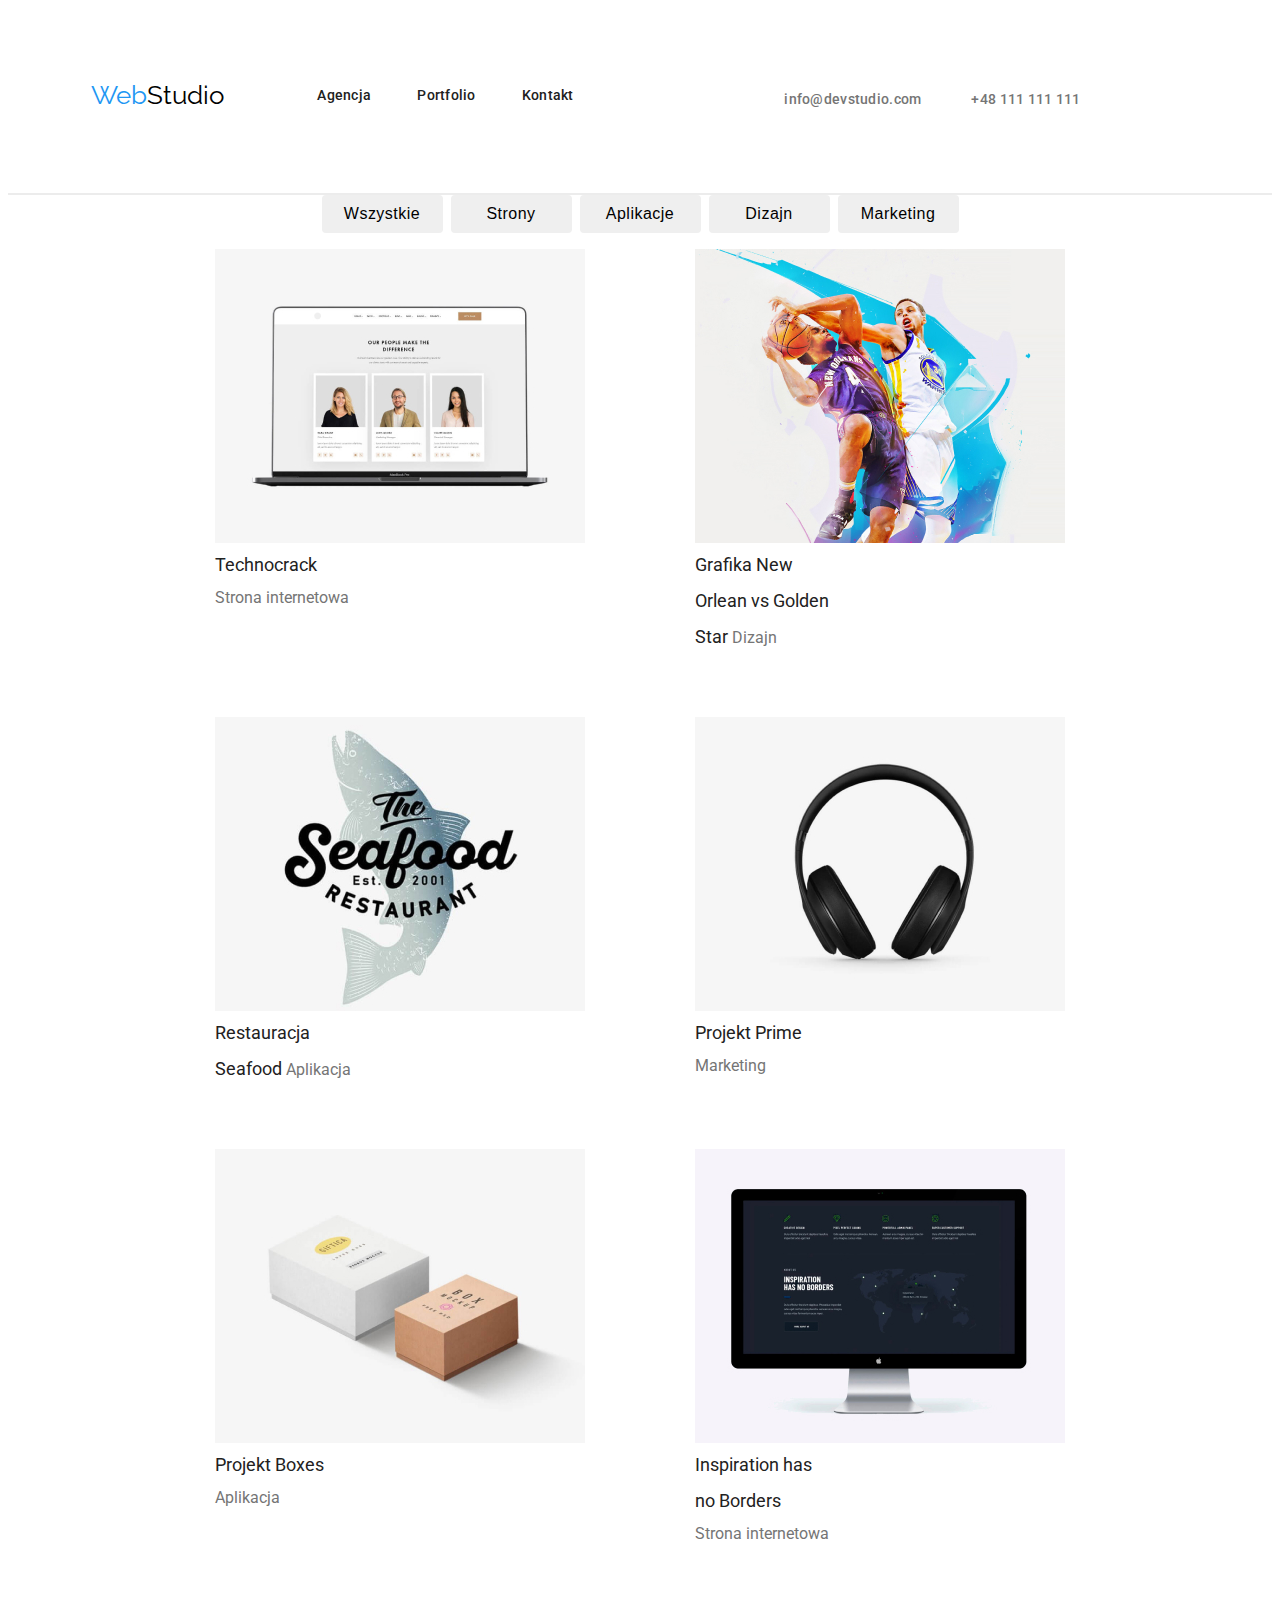
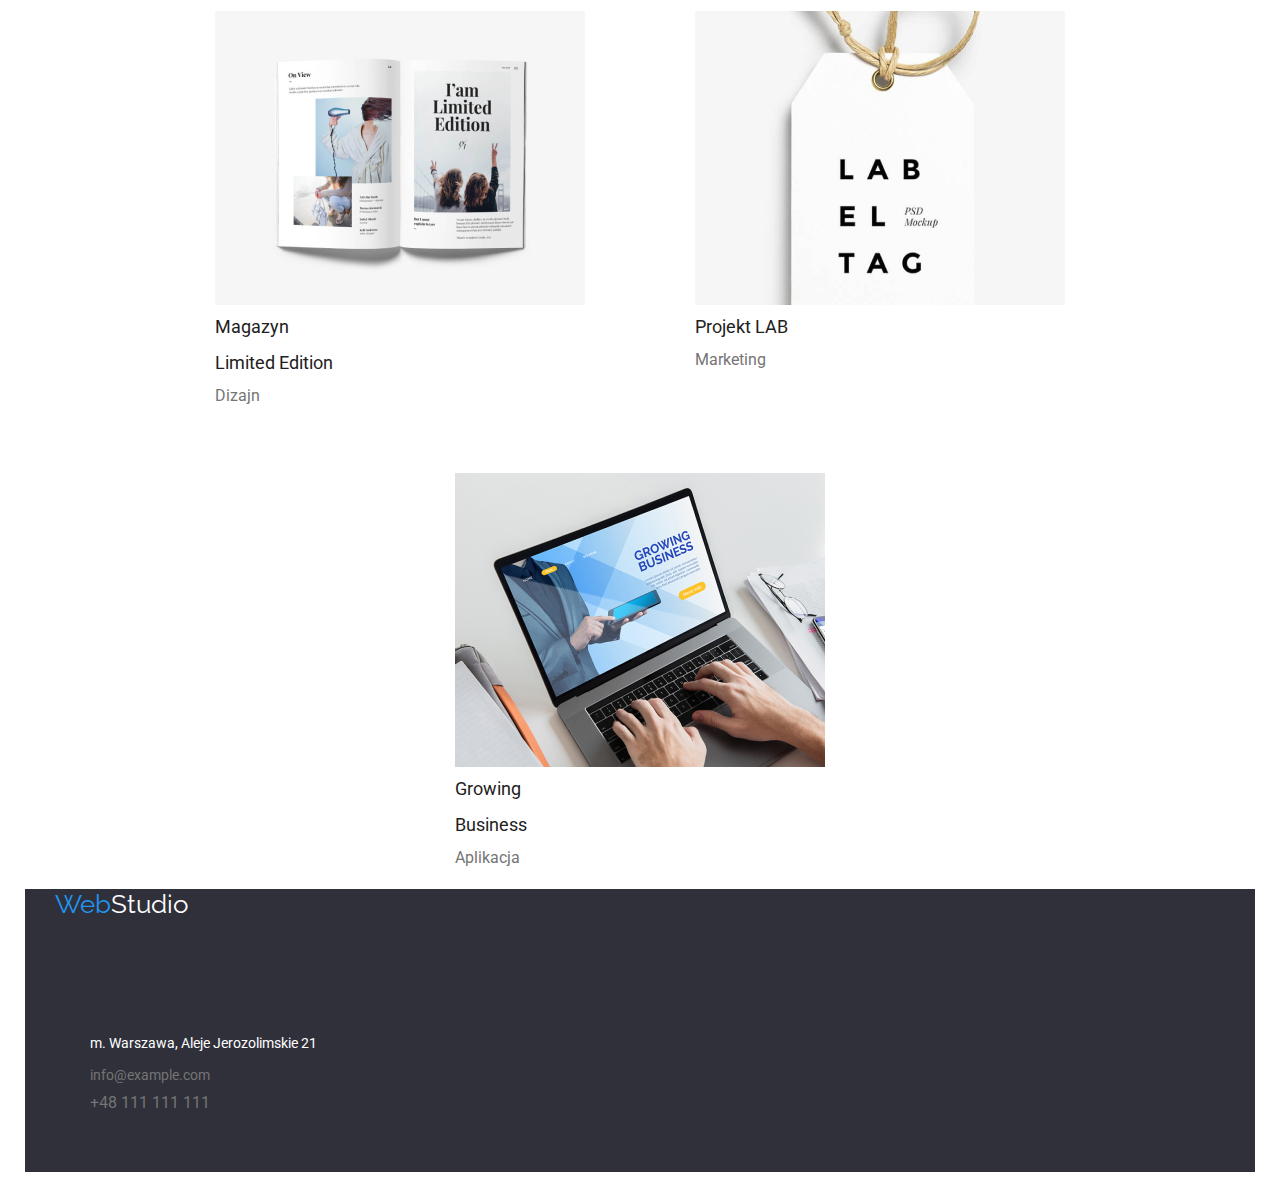
==== portfolio.html @ 74c6e0f7 "first commit" ====
<!DOCTYPE html>
<html lang="pl">
    <head>
        <meta charset="UTF-8" />
        <meta http-equiv="X-UA-Compatible" content="IE=edge" />
        <meta name="viewport" content="width=device-width, initial-scale=1.0" />
        <title>Portfolio</title>

        <link rel="preconnect" href="https://fonts.googleapis.com" />
        <link rel="preconnect" href="https://fonts.gstatic.com" crossorigin />
        <link
            href="https://fonts.googleapis.com/css2?family=Raleway:wght@700&family=Roboto:wght@400;500;700;900&display=swap"
            rel="stylesheet"
        />

        <link href="css/style.css" rel="stylesheet" />
    </head>
    <body>
        <header class="header-wrapper">
            <div class="container">
                <nav class="navigation">
                    <a class="logo" href="index.html">Web<span class="logo--black">Studio</span></a>

                    <ul class="nav-list">
                        <li><a href="#">Agencja</a></li>

                        <li><a href="portfolio.html">Portfolio</a></li>

                        <li><a href="#">Kontakt</a></li>
                    </ul>
                </nav>

                <div class="header-contacts container">
                    <a href="mailto:info@devstudio.com">info@devstudio.com</a>
                    <a href="tel:+48111111111">+48 111 111 111</a>
                </div>
            </div>
        </header>

        <main>
            <section class="section">
                <div class="container">
                    <ul class="list-item">
                        <li><button class="page-button">Wszystkie</button></li>
                        <li><button class="page-button">Strony</button></li>
                        <li><button class="page-button">Aplikacje</button></li>
                        <li><button class="page-button">Dizajn</button></li>
                        <li><button class="page-button">Marketing</button></li>
                    </ul>
                </div>

                <div class="container section">
                    <ul class="list-item portfolio-style">
                        <li>
                            <figure class="portfolio-grid">
                                <img
                                    src="images/people.jpg"
                                    alt="people"
                                    width="370"
                                    height="294"
                                />
                                <figcaption>
                                    <span class="projects">Technocrack</span>
                                    <span class="project-name">Strona internetowa</span>
                                </figcaption>
                            </figure>
                        </li>

                        <li>
                            <figure class="portfolio-grid">
                                <img
                                    src="images/graphic-new-orlean.jpg"
                                    alt="graphic-new-orlean"
                                    width="370"
                                    height="294"
                                />
                                <figcaption>
                                    <span class="projects">
                                        Grafika New Orlean vs Golden Star
                                    </span>
                                    <span class="project-name">Dizajn</span>
                                </figcaption>
                            </figure> 
                        </li>
                        <li>
                            <figure class="portfolio-grid">
                                <img
                                    src="images/restaurant.jpg"
                                    alt="restaurant"
                                    width="370"
                                    height="294"
                                />
                                <figcaption>
                                    <span class="projects">Restauracja Seafood</span>
                                    <span class="project-name">Aplikacja</span>
                                </figcaption>
                            </figure>
                        </li>

                        <li>
                            <figure class="portfolio-grid">
                                <img
                                    src="images/headphones.jpg"
                                    alt="headphones"
                                    width="370"
                                    height="294"
                                />
                                <figcaption>
                                    <span class="projects">Projekt Prime</span>
                                    <span class="project-name">Marketing</span>
                                </figcaption>
                            </figure>
                        </li>
                        <li>
                            <figure class="portfolio-grid">
                                <img src="images/boxes.jpg" alt="boxes" width="370" height="294" />
                                <figcaption>
                                    <span class="projects">Projekt Boxes</span>
                                    <span class="project-name">Aplikacja</span>
                                </figcaption>
                            </figure>
                        </li>
                        <li>
                            <figure class="portfolio-grid">
                                <img
                                    src="images/screen.jpg"
                                    alt="screen"
                                    width="370"
                                    height="294"
                                />
                                <figcaption>
                                    <span class="projects">Inspiration has no Borders</span>
                                    <span class="project-name">Strona internetowa</span>
                                </figcaption>
                            </figure>
                        </li>
                        <li>
                            <figure class="portfolio-grid">
                                <img
                                    src="images/newspaper.jpg"
                                    alt="newspaper"
                                    width="370"
                                    height="294"
                                />
                                <figcaption>
                                    <span class="projects">Magazyn Limited Edition</span>
                                    <span class="project-name">Dizajn</span>
                                </figcaption>
                            </figure>
                        </li>
                        <li>
                            <figure class="portfolio-grid">
                                <img
                                    src="images/marketing-two.jpg"
                                    alt="marketing"
                                    width="370"
                                    height="294"
                                />
                                <figcaption>
                                    <span class="projects">Projekt LAB</span>
                                    <span class="project-name">Marketing</span>
                                </figcaption>
                            </figure>
                        </li>
                        <li>
                            <figure class="portfolio-grid">
                                <img
                                    src="images/computer.jpg"
                                    alt="computer"
                                    width="370"
                                    height="294"
                                />

                                <figcaption>
                                    <span class="projects">Growing Business</span>
                                    <span class="project-name">Aplikacja</span>
                                </figcaption>
                            </figure>
                        </li>
                    </ul>
                </div>
            </section>
        </main>

        <footer class="dark-bg container">
            <div class="container">
                <a class="logo" href="index.html">Web<span class="logo--white">Studio</span></a>
                <address>
                    <ul class="list-item-two">
                        <li>
                            <a
                                class="address"
                                href="https://goo.gl/maps/pw9xPf9EfgZSbfXv6"
                                target="_blank"
                                >m. Warszawa, Aleje Jerozolimskie 21</a
                            >
                        </li>
                        <li>
                            <a class="contact" href="mailto:info@example.com">info@example.com</a>
                        </li>

                        <li><a class="no-underline" href="tel:+48111111111">+48 111 111 111</a></li>
                    </ul>
                </address>
            </div>
        </footer>
    </body>
</html>
---- css/style.css ----
:root {
    --nav-item-color: #212121;
    --contact-item-header-color: #757575;
    --main-color: #2196f3;
    --button-color: #ffffff;
}

body {
    font-family: 'Roboto', sans-serif;
    background-color: #ffffff;
}
.navigation {
    display: flex;
    width: 1200px;
    color: #212121;
    font-size: 14px;
    line-height: 1.14;
    padding-top: 24px;
    margin-bottom: 32px;
    align-items: center;
    gap: 93px;
    justify-content: center;
}
.header-wrapper > .container {
    display: flex;
    justify-content: space-between;
    align-items: center;
}

.header-wrapper {
    border-bottom: 2px solid #ececec;
    padding: 24px 0px 25px;
}
.nav-list {
    display: flex;
    gap: 46px;
    justify-content: center;
    align-items: center;
    margin-top: 32px;
    margin-bottom: 32px;
    color: #212121;
    font-size: 14px;
    line-height: 1.14;
    list-style: none;
}

.nav-list a {
    color: var(--nav-item-color);
    text-decoration: none;
    font-weight: 500;
    font-size: 14px;
    line-height: 1.14;
    letter-spacing: 0.02em;
}

ul {
    list-style: none;
}

.header-contacts {
    display: flex;
    gap: 50px;
    justify-content: center;
    margin-top: 32px;
    margin-bottom: 32px;
    font-weight: 500;
    font-size: 14px;
    line-height: 1.14;
    letter-spacing: 0.02em;
    align-items: center;
}

.header-contacts a {
    text-decoration: none;
    color: var(--contact-item-header-color);
}

.nav-list a:hover,
.nav-list a:focus,
.header-contacts a:hover,
.header-contacts a:focus {
    color: var(--main-color);
}

.dark-bg {
    background: #2f303a;
    justify-content: center;
    padding: 94px;
}
.header-primary {
    color: #ffffff;
    font-size: 44px;
    line-height: 1.36;
    padding: 106px;
    padding-right: 252px;
    padding-left: 252px;
    text-align: center;
}

.articles {
    display: flex;
    gap: 30px;
    padding-top: 101px;
}

.articles h2 {
    text-decoration: none;
    color: #212121;
    font-size: 14px;
    line-height: 1.14;
    margin-bottom: 9.31px;
}
.articles p {
    text-decoration: none;
    color: var(--contact-item-header-color);
    font-size: 14px;
    line-height: 1.71;
}

.job-description {
    display: flex;
    text-align: center;
    font-size: 36px;
    line-height: 1.16;
    gap: 30px;
    padding-bottom: 94px;
    padding-left: 15px;
}

.title {
    color: #212121;
    text-align: center;
    font-size: 36px;
    line-height: 1.16;
    margin-top: 94px;
    margin-bottom: 44px;
    padding-right: 15px;
    padding-left: 15px;
}

.container h2 {
    text-align: center;
}

.articles,
.job-description {
    list-style: none;
}

.logo {
    text-decoration: none;
    font-family: 'Raleway';
    color: var(--main-color);
    font-size: 26px;
    line-height: 1.23;
}

.logo--black {
    color: #000000;
}
.logo--white {
    color: #ffffff;
}
.order-btn {
    width: 200px;
    height: 50px;
    color: #fff;
    font-weight: 700;
    font-size: 16px;
    line-height: 1.87;
    letter-spacing: 0.06em;
    cursor: pointer;
    border: none;
    outline: none;
    background-color: var(--main-color);
    box-shadow: 0px 4px 4px rgba(0, 0, 0, 0.15);
    border-radius: 4px;
    margin-bottom: 106px;
}
.order > .container {
    display: flex;
    flex-direction: column;
    justify-content: center;
    align-items: center;
}

.page-button {
    width: 121px;
    height: 38px;
    color: #000000;
    font-size: 16px;
    line-height: 1.62;
    line-height: 26px;
    letter-spacing: 0.03em;
    border: none;
    outline: none;
    border-radius: 4px;
}

.page-button:hover,
.page-button:focus {
    background-color: var(--main-color);
    color: var(--button-color);
}

.list-item {
    display: flex;
    list-style: none;
    font-style: normal;
    justify-content: center;
    gap: 8px;
}

.portfolio-style {
    display: flex;
    flex-wrap: wrap;
    gap: 30px;
}

.portfolio-grid {
    width: calc((100% - 40px) / 3);
}

.list-item-two {
    display: flex;
    list-style: none;
    font-style: normal;
    flex-direction: column;
    justify-content: center;
    gap: 9px;
    padding-top: 111px;
    padding-bottom: 60px;
    padding-left: 35px;
}

.worker {
    color: #212121;
    font-size: 16px;
    line-height: 1.18;
    margin-bottom: 10px;
    padding-right: 99px;
    padding-left: 99px;
}

.position {
    color: var(--contact-item-header-color);
    font-size: 16px;
    line-height: 1.18;
}
.projects {
    color: #212121;
    font-size: 18px;
    line-height: 2;
    padding-top: 20px;
    padding-bottom: 4px;
}

.project-name {
    color: var(--contact-item-header-color);
    font-size: 16px;
    line-height: 1.87;
}

.contact {
    color: var(--contact-item-header-color);
    font-size: 14px;
    line-height: 1.14;
    text-decoration: none;
}

.contact:hover,
.contact:focus,
.no-underline:hover,
.no-underline:focus {
    color: var(--main-color);
}

.no-underline {
    text-decoration: none;
    color: var(--contact-item-header-color);
}

.address {
    text-decoration: none;
    font-style: normal;
    font-family: 'roboto';
    color: #ffffff;
    font-size: 14px;
    line-height: 1.71;
}

.section {
    padding: 94px 30;
}
.container {
    width: 1200px;
    padding: 0px 15px 0px 15px;
    margin: 0 auto;
}

h1,
h2,
h3,
h4,
h5,
h6,
p,
ul {
    margin: 0px;
    padding: 0px;
    border: 0px;
}
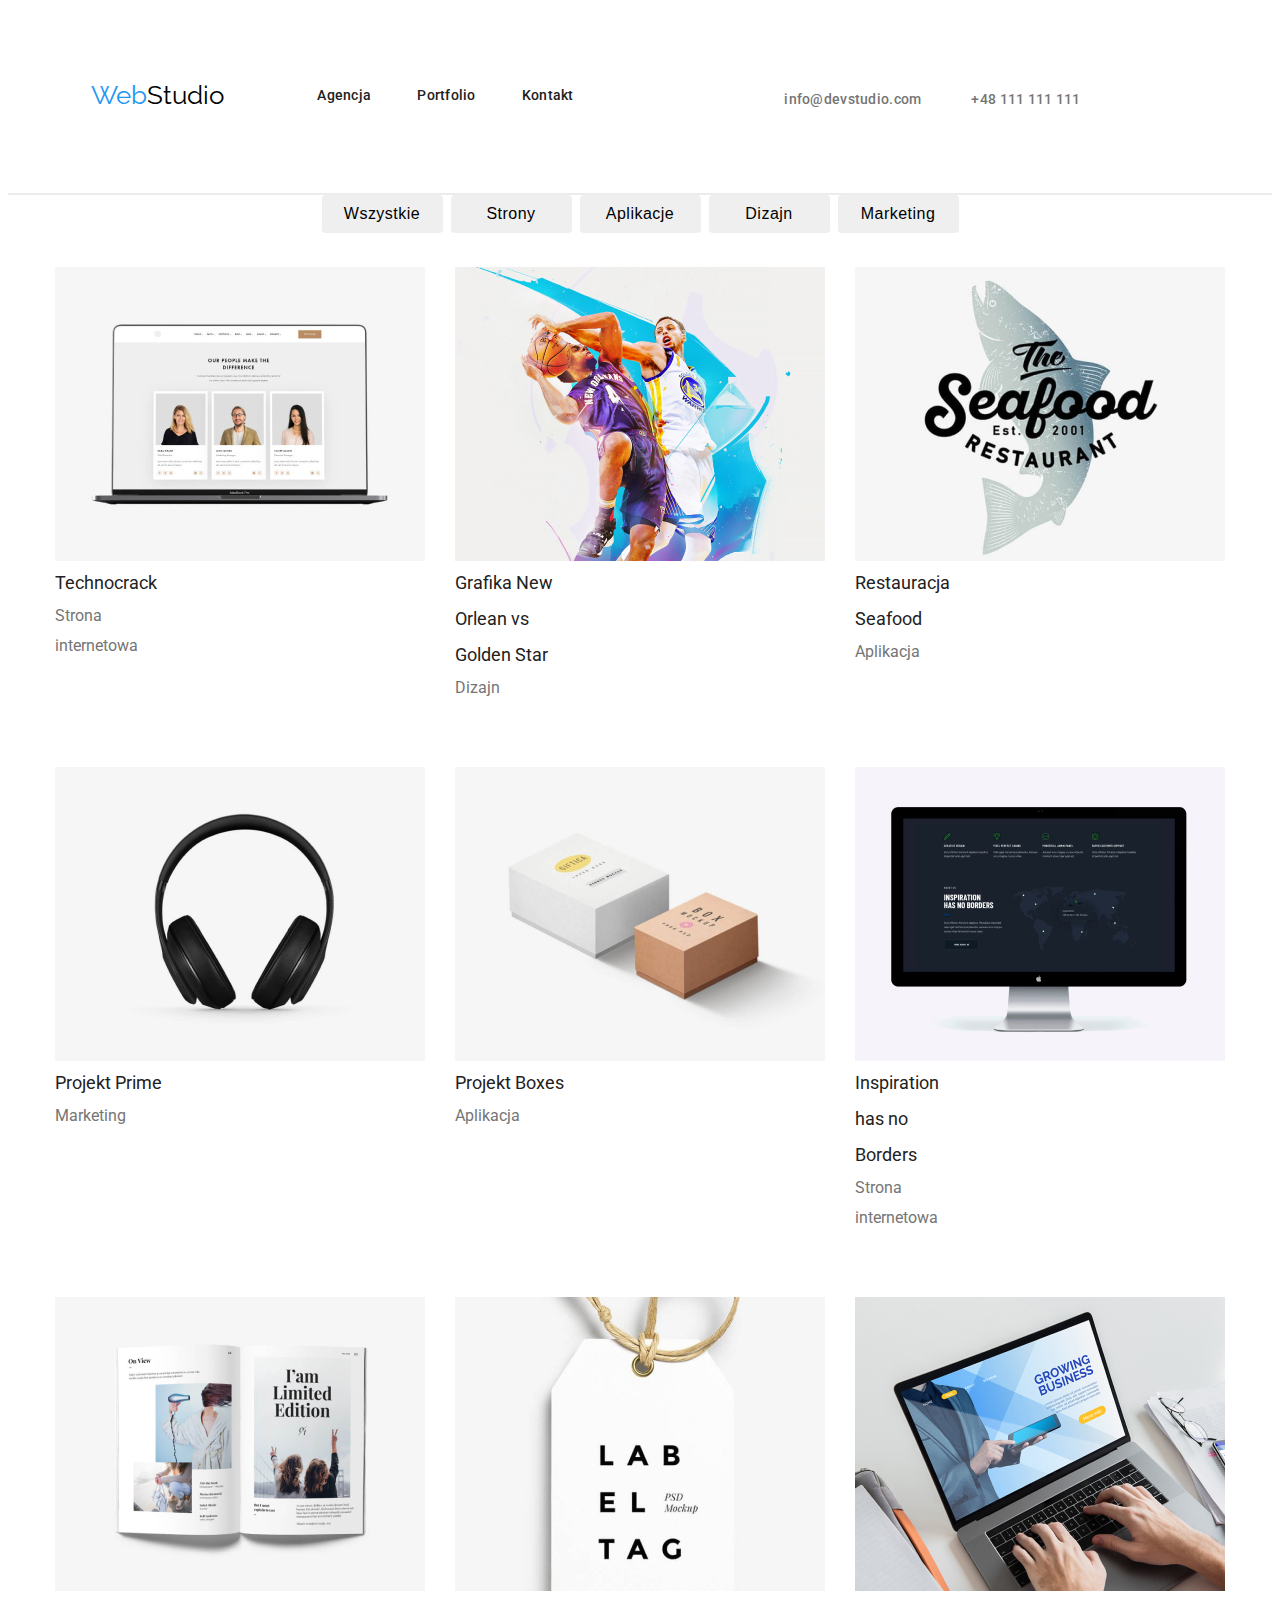
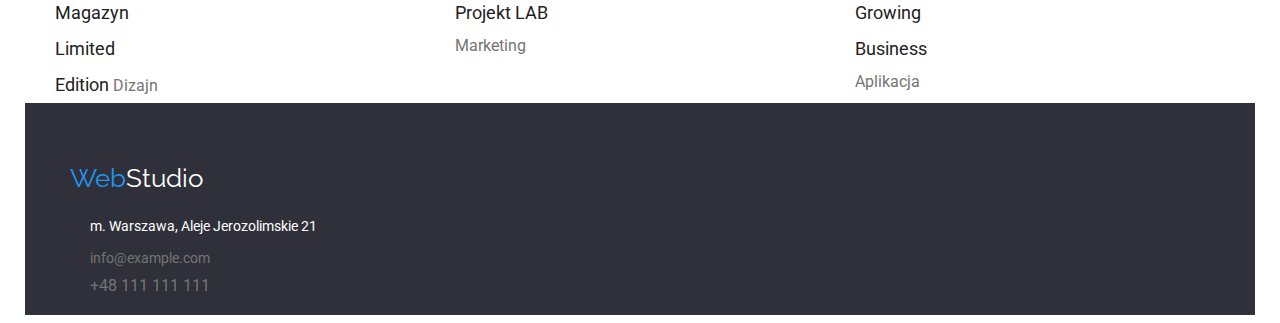
==== commit 0e3ad79c: "new3" ====
--- a/portfolio.html
+++ b/portfolio.html
@@ -184,7 +184,7 @@
 
         <footer class="dark-bg container">
             <div class="container">
-                <a class="logo" href="index.html">Web<span class="logo--white">Studio</span></a>
+                <a class="logo-footer" href="index.html">Web<span class="logo--white">Studio</span></a>
                 <address>
                     <ul class="list-item-two">
                         <li>
--- a/css/style.css
+++ b/css/style.css
@@ -153,7 +153,10 @@
     color: var(--main-color);
     font-size: 26px;
     line-height: 1.23;
-}
+    
+
+}
+
 
 .logo--black {
     color: #000000;
@@ -218,7 +221,9 @@
 }
 
 .portfolio-grid {
+    margin: 0px;
     width: calc((100% - 40px) / 3);
+    margin-top: 34px;
 }
 
 .list-item-two {
@@ -228,8 +233,8 @@
     flex-direction: column;
     justify-content: center;
     gap: 9px;
-    padding-top: 111px;
-    padding-bottom: 60px;
+    margin-top: 20px;
+    padding-bottom: 20px;
     padding-left: 35px;
 }
 
@@ -257,6 +262,7 @@
 
 .project-name {
     color: var(--contact-item-header-color);
+    text-align: left;
     font-size: 16px;
     line-height: 1.87;
 }
@@ -310,3 +316,15 @@
     padding: 0px;
     border: 0px;
 }
+
+.logo-footer {
+    display: flex;
+    text-decoration: none;
+    font-family: 'Raleway';
+    color: var(--main-color);
+    font-size: 26px;
+    line-height: 1.23;
+    padding-top: 60px;
+    padding-left: 15px;
+    margin-bottom: 20px;
+}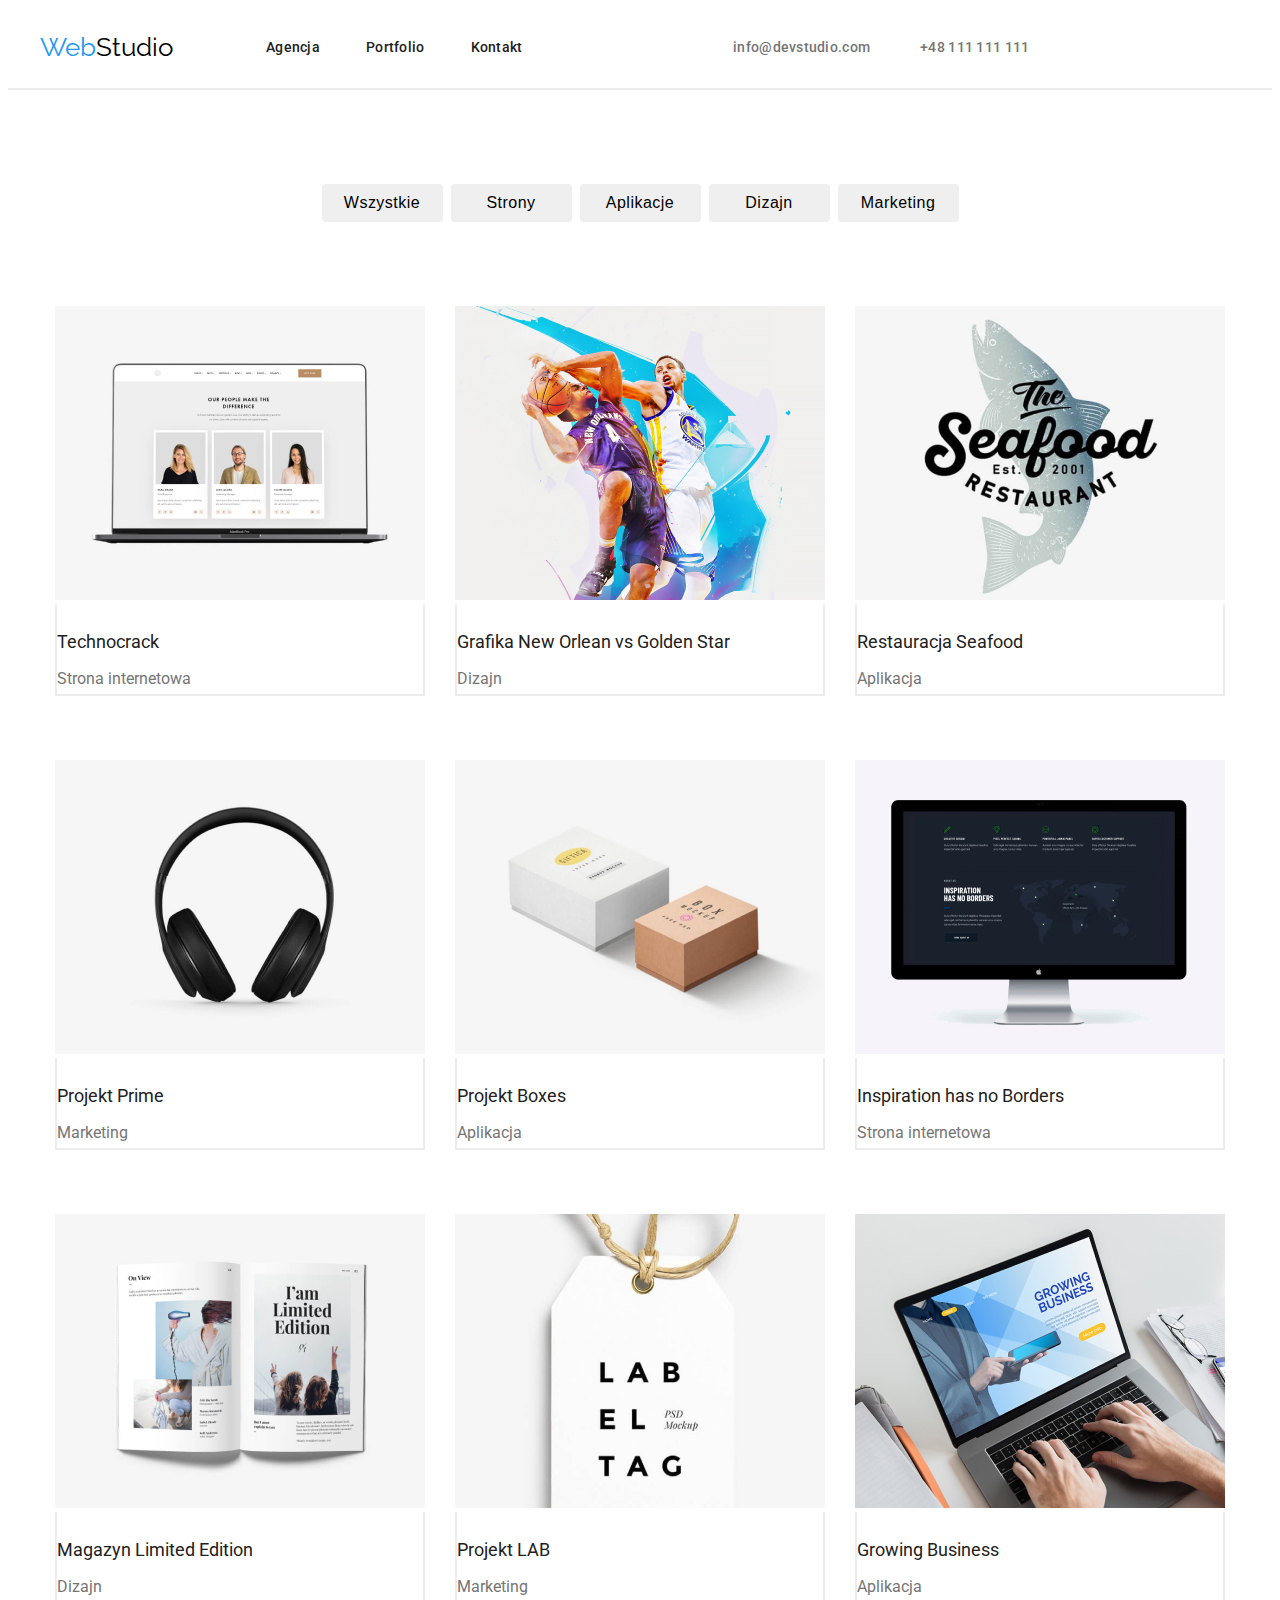
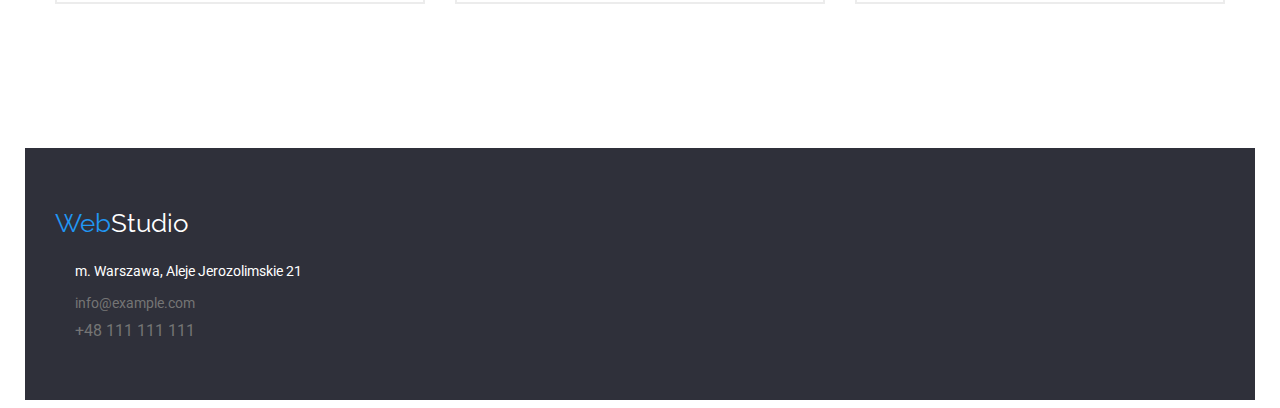
==== commit d4ec0818: "hom-3" ====
--- a/portfolio.html
+++ b/portfolio.html
@@ -12,7 +12,13 @@
             href="https://fonts.googleapis.com/css2?family=Raleway:wght@700&family=Roboto:wght@400;500;700;900&display=swap"
             rel="stylesheet"
         />
-
+        <link
+            rel="stylesheet"
+            href="https://cdnjs.cloudflare.com/ajax/libs/modern-normalize/1.1.0/modern-normalize.min.css"
+            integrity="sha512-wpPYUAdjBVSE4KJnH1VR1HeZfpl1ub8YT/NKx4PuQ5NmX2tKuGu6U/JRp5y+Y8XG2tV+wKQpNHVUX03MfMFn9Q=="
+            crossorigin="anonymous"
+            referrerpolicy="no-referrer"
+        />
         <link href="css/style.css" rel="stylesheet" />
     </head>
     <body>
@@ -80,7 +86,7 @@
                                     </span>
                                     <span class="project-name">Dizajn</span>
                                 </figcaption>
-                            </figure> 
+                            </figure>
                         </li>
                         <li>
                             <figure class="portfolio-grid">
@@ -183,8 +189,10 @@
         </main>
 
         <footer class="dark-bg container">
-            <div class="container">
-                <a class="logo-footer" href="index.html">Web<span class="logo--white">Studio</span></a>
+            <div class="footer-flex">
+                <a class="logo-footer" href="index.html"
+                    >Web<span class="logo--white">Studio</span></a
+                >
                 <address>
                     <ul class="list-item-two">
                         <li>
--- a/css/style.css
+++ b/css/style.css
@@ -11,12 +11,9 @@
 }
 .navigation {
     display: flex;
-    width: 1200px;
-    color: #212121;
-    font-size: 14px;
-    line-height: 1.14;
-    padding-top: 24px;
-    margin-bottom: 32px;
+    color: #212121;
+    font-size: 14px;
+    line-height: 1.14;
     align-items: center;
     gap: 93px;
     justify-content: center;
@@ -29,7 +26,6 @@
 
 .header-wrapper {
     border-bottom: 2px solid #ececec;
-    padding: 24px 0px 25px;
 }
 .nav-list {
     display: flex;
@@ -85,13 +81,13 @@
 .dark-bg {
     background: #2f303a;
     justify-content: center;
-    padding: 94px;
+   
 }
 .header-primary {
     color: #ffffff;
     font-size: 44px;
     line-height: 1.36;
-    padding: 106px;
+    padding-top: 106px;
     padding-right: 252px;
     padding-left: 252px;
     text-align: center;
@@ -100,7 +96,7 @@
 .articles {
     display: flex;
     gap: 30px;
-    padding-top: 101px;
+    padding-top: 7px;
 }
 
 .articles h2 {
@@ -123,7 +119,6 @@
     font-size: 36px;
     line-height: 1.16;
     gap: 30px;
-    padding-bottom: 94px;
     padding-left: 15px;
 }
 
@@ -132,9 +127,8 @@
     text-align: center;
     font-size: 36px;
     line-height: 1.16;
-    margin-top: 94px;
-    margin-bottom: 44px;
     padding-right: 15px;
+    padding-bottom: 44px;
     padding-left: 15px;
 }
 
@@ -153,10 +147,7 @@
     color: var(--main-color);
     font-size: 26px;
     line-height: 1.23;
-    
-
-}
-
+}
 
 .logo--black {
     color: #000000;
@@ -182,6 +173,7 @@
 }
 .order > .container {
     display: flex;
+    background: #2f303a;
     flex-direction: column;
     justify-content: center;
     align-items: center;
@@ -212,17 +204,24 @@
     font-style: normal;
     justify-content: center;
     gap: 8px;
+    margin-bottom: 50px;
 }
 
 .portfolio-style {
     display: flex;
     flex-wrap: wrap;
     gap: 30px;
-}
-
+
+   
+}
+.section-background {
+    background-color: #f5f4fa;
+    width: 1200px;
+    
+}
 .portfolio-grid {
     margin: 0px;
-    width: calc((100% - 40px) / 3);
+
     margin-top: 34px;
 }
 
@@ -234,7 +233,7 @@
     justify-content: center;
     gap: 9px;
     margin-top: 20px;
-    padding-bottom: 20px;
+    padding-bottom: 60px;
     padding-left: 35px;
 }
 
@@ -247,6 +246,12 @@
     padding-left: 99px;
 }
 
+figcaption {
+    border-right: 2px solid #ececec;
+    border-bottom: 2px solid #ececec;
+    border-left: 2px solid #ececec;
+}
+
 .position {
     color: var(--contact-item-header-color);
     font-size: 16px;
@@ -254,6 +259,7 @@
 }
 .projects {
     color: #212121;
+    display: block;
     font-size: 18px;
     line-height: 2;
     padding-top: 20px;
@@ -262,6 +268,7 @@
 
 .project-name {
     color: var(--contact-item-header-color);
+    display: block;
     text-align: left;
     font-size: 16px;
     line-height: 1.87;
@@ -296,7 +303,7 @@
 }
 
 .section {
-    padding: 94px 30;
+    padding: 94px 0px;
 }
 .container {
     width: 1200px;
@@ -327,4 +334,4 @@
     padding-top: 60px;
     padding-left: 15px;
     margin-bottom: 20px;
-}+}
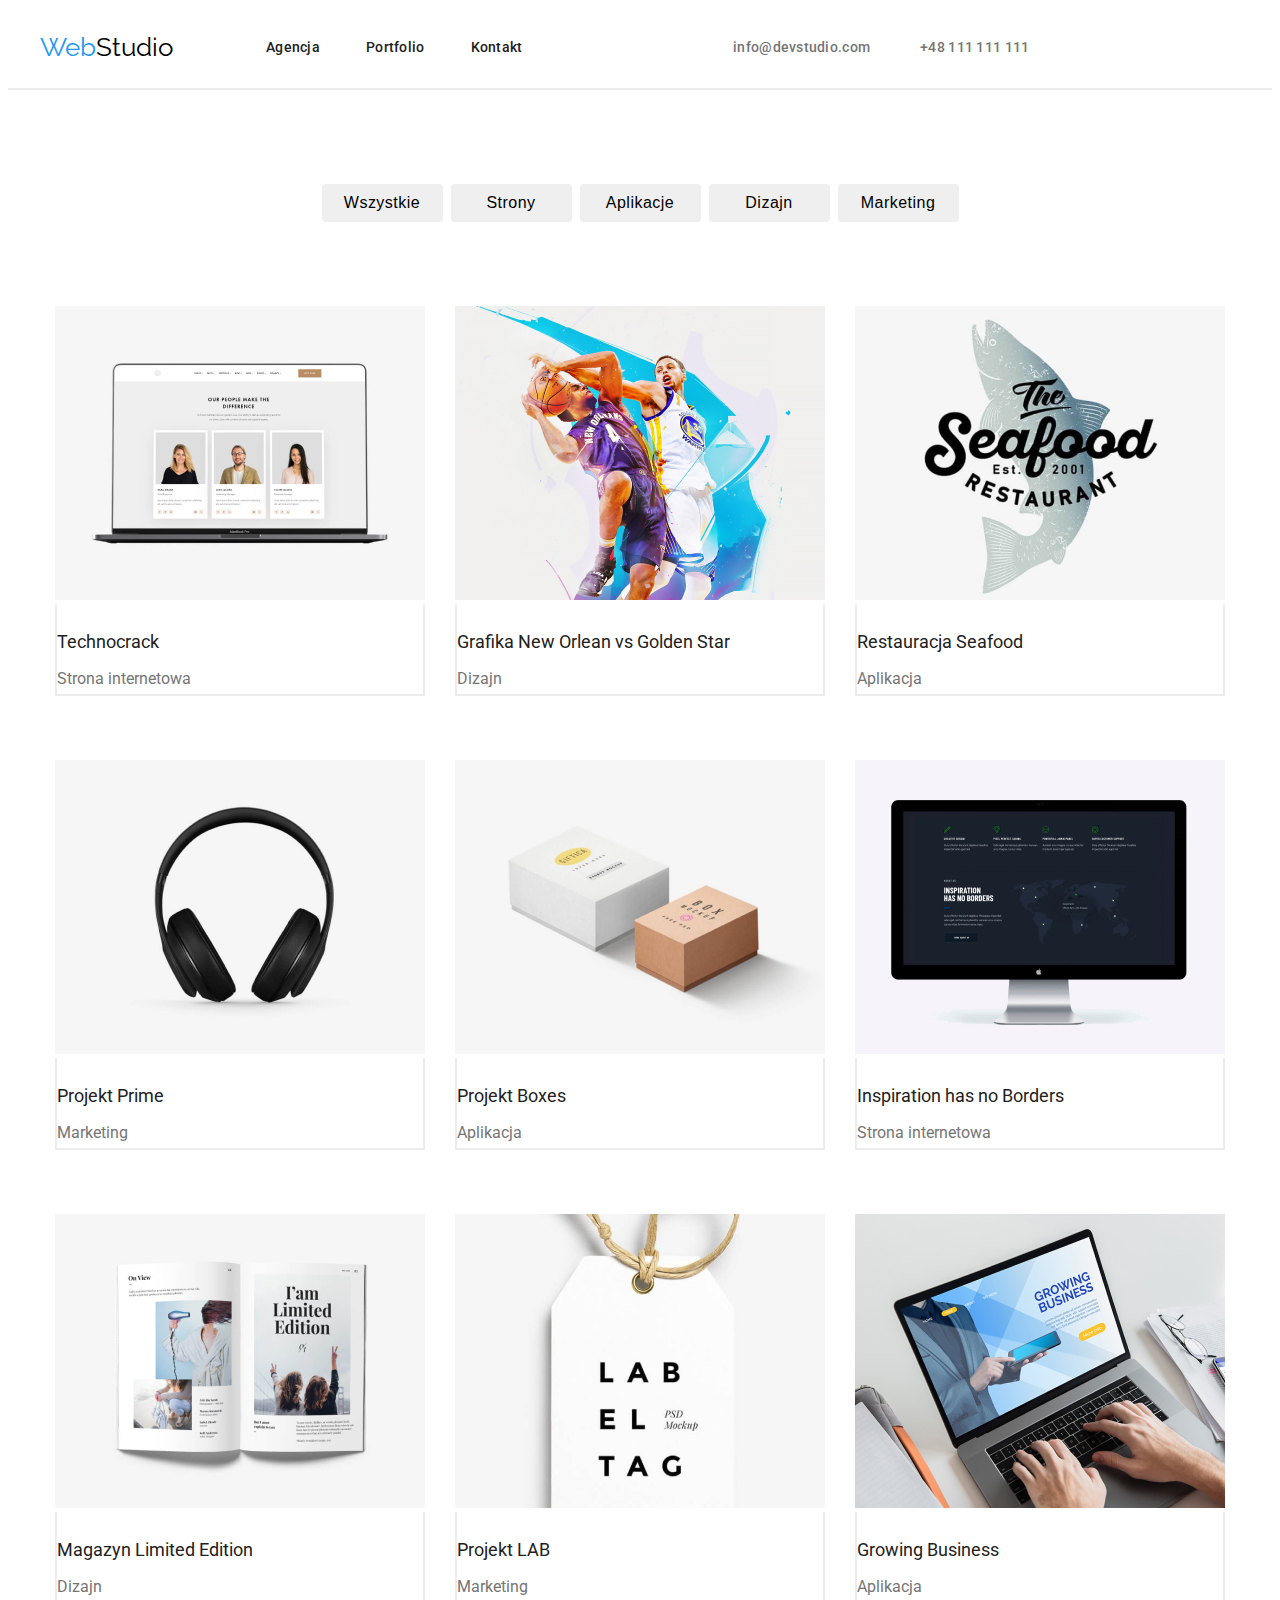
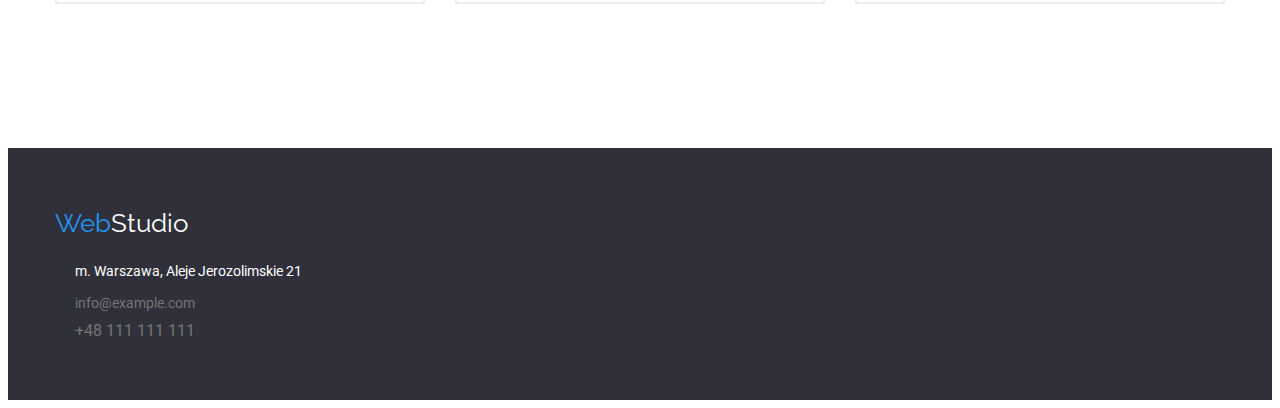
==== commit 1ceedccf: "ww" ====
--- a/portfolio.html
+++ b/portfolio.html
@@ -188,8 +188,8 @@
             </section>
         </main>
 
-        <footer class="dark-bg container">
-            <div class="footer-flex">
+        <footer class="dark-bg">
+            <div class="container">
                 <a class="logo-footer" href="index.html"
                     >Web<span class="logo--white">Studio</span></a
                 >
--- a/css/style.css
+++ b/css/style.css
@@ -214,9 +214,9 @@
 
    
 }
-.section-background {
+.gray-bg {
     background-color: #f5f4fa;
-    width: 1200px;
+    
     
 }
 .portfolio-grid {
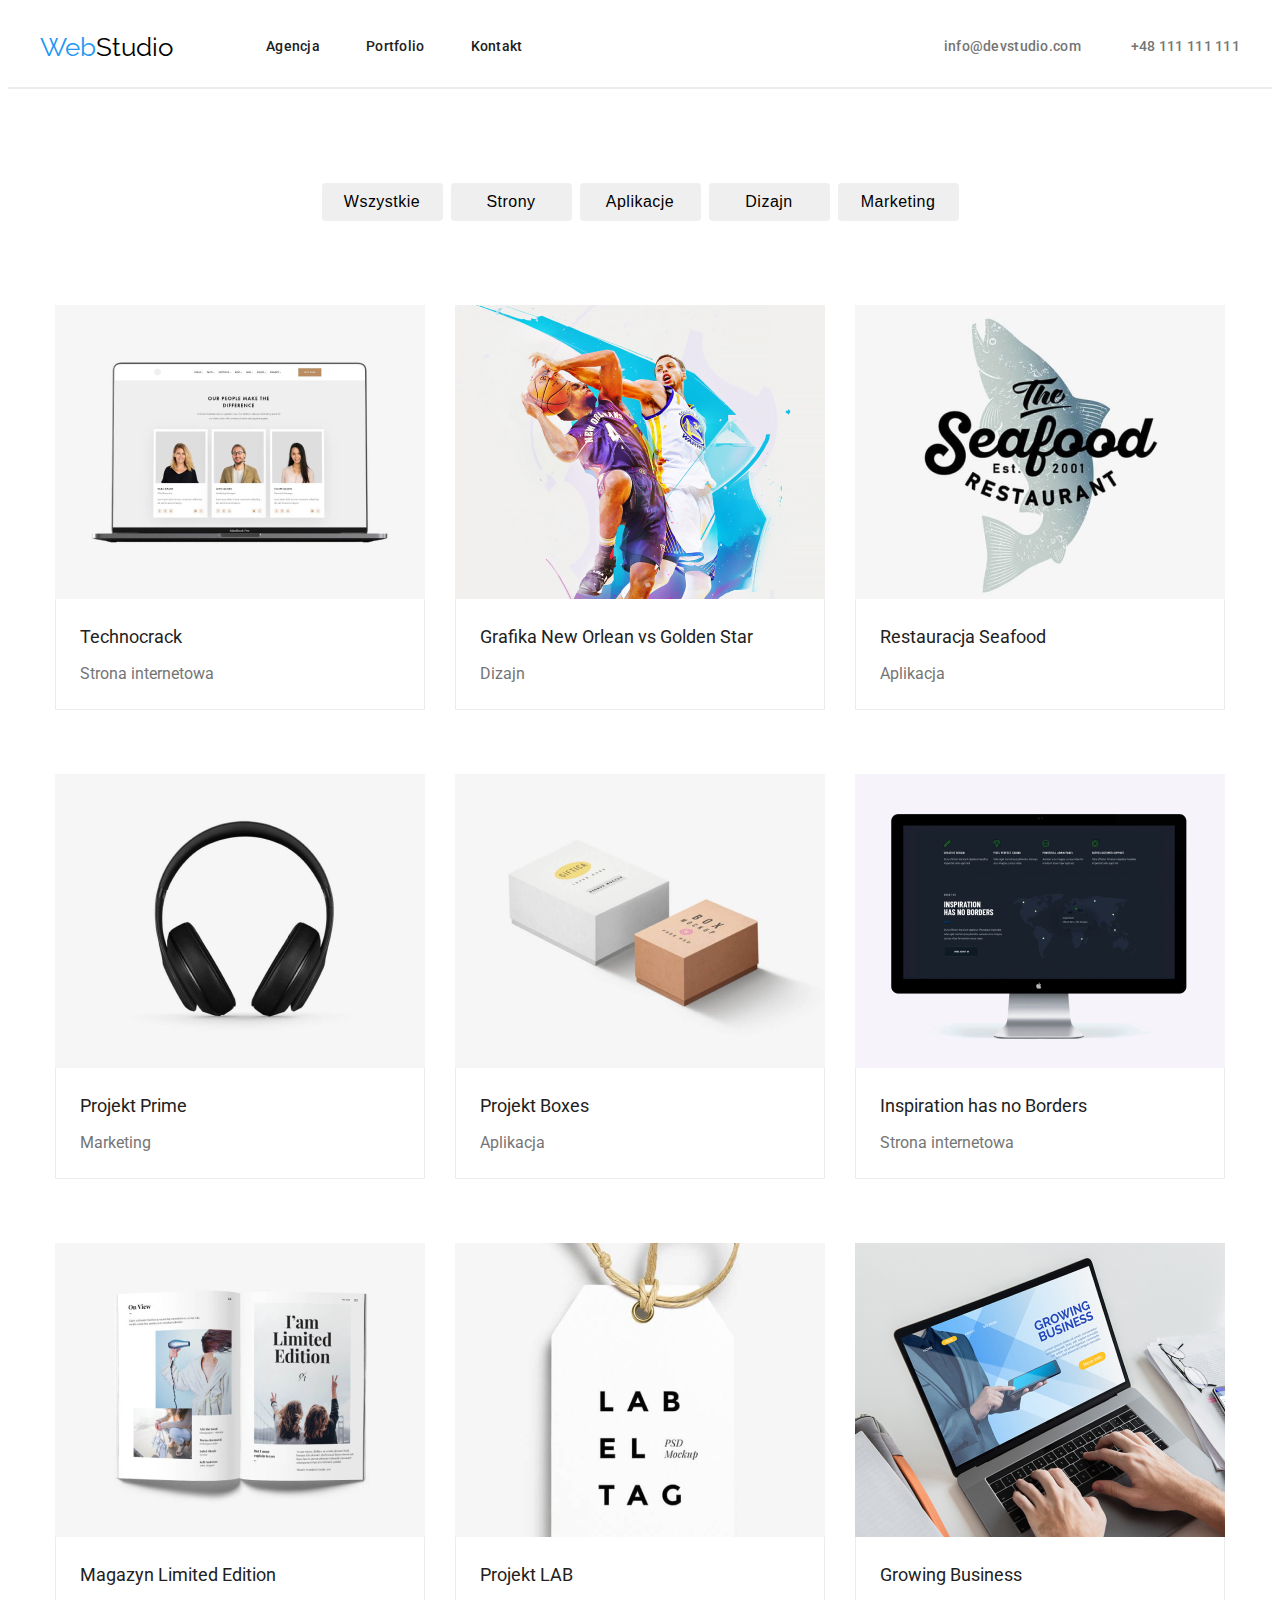
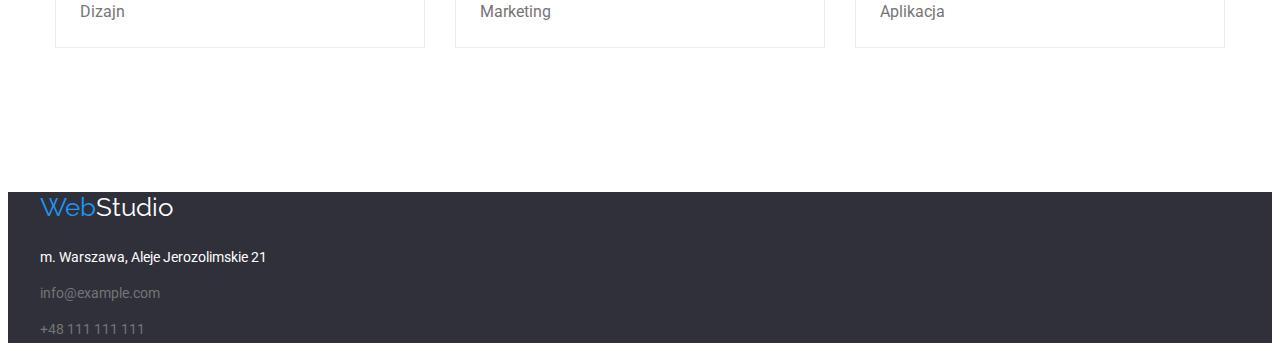
==== commit 640afcf2: "footer-changes" ====
--- a/portfolio.html
+++ b/portfolio.html
@@ -36,7 +36,7 @@
                     </ul>
                 </nav>
 
-                <div class="header-contacts container">
+                <div class="header-contacts">
                     <a href="mailto:info@devstudio.com">info@devstudio.com</a>
                     <a href="tel:+48111111111">+48 111 111 111</a>
                 </div>
@@ -188,9 +188,9 @@
             </section>
         </main>
 
-        <footer class="dark-bg">
+        <footer class="dark-bg footer-padding">
             <div class="container">
-                <a class="logo-footer" href="index.html"
+                <a class="logo" href="index.html"
                     >Web<span class="logo--white">Studio</span></a
                 >
                 <address>
@@ -207,7 +207,7 @@
                             <a class="contact" href="mailto:info@example.com">info@example.com</a>
                         </li>
 
-                        <li><a class="no-underline" href="tel:+48111111111">+48 111 111 111</a></li>
+                        <li><a class="contact no-underline" href="tel:+48111111111">+48 111 111 111</a></li>
                     </ul>
                 </address>
             </div>
--- a/css/style.css
+++ b/css/style.css
@@ -3,312 +3,6 @@
     --contact-item-header-color: #757575;
     --main-color: #2196f3;
     --button-color: #ffffff;
-}
-
-body {
-    font-family: 'Roboto', sans-serif;
-    background-color: #ffffff;
-}
-.navigation {
-    display: flex;
-    color: #212121;
-    font-size: 14px;
-    line-height: 1.14;
-    align-items: center;
-    gap: 93px;
-    justify-content: center;
-}
-.header-wrapper > .container {
-    display: flex;
-    justify-content: space-between;
-    align-items: center;
-}
-
-.header-wrapper {
-    border-bottom: 2px solid #ececec;
-}
-.nav-list {
-    display: flex;
-    gap: 46px;
-    justify-content: center;
-    align-items: center;
-    margin-top: 32px;
-    margin-bottom: 32px;
-    color: #212121;
-    font-size: 14px;
-    line-height: 1.14;
-    list-style: none;
-}
-
-.nav-list a {
-    color: var(--nav-item-color);
-    text-decoration: none;
-    font-weight: 500;
-    font-size: 14px;
-    line-height: 1.14;
-    letter-spacing: 0.02em;
-}
-
-ul {
-    list-style: none;
-}
-
-.header-contacts {
-    display: flex;
-    gap: 50px;
-    justify-content: center;
-    margin-top: 32px;
-    margin-bottom: 32px;
-    font-weight: 500;
-    font-size: 14px;
-    line-height: 1.14;
-    letter-spacing: 0.02em;
-    align-items: center;
-}
-
-.header-contacts a {
-    text-decoration: none;
-    color: var(--contact-item-header-color);
-}
-
-.nav-list a:hover,
-.nav-list a:focus,
-.header-contacts a:hover,
-.header-contacts a:focus {
-    color: var(--main-color);
-}
-
-.dark-bg {
-    background: #2f303a;
-    justify-content: center;
-   
-}
-.header-primary {
-    color: #ffffff;
-    font-size: 44px;
-    line-height: 1.36;
-    padding-top: 106px;
-    padding-right: 252px;
-    padding-left: 252px;
-    text-align: center;
-}
-
-.articles {
-    display: flex;
-    gap: 30px;
-    padding-top: 7px;
-}
-
-.articles h2 {
-    text-decoration: none;
-    color: #212121;
-    font-size: 14px;
-    line-height: 1.14;
-    margin-bottom: 9.31px;
-}
-.articles p {
-    text-decoration: none;
-    color: var(--contact-item-header-color);
-    font-size: 14px;
-    line-height: 1.71;
-}
-
-.job-description {
-    display: flex;
-    text-align: center;
-    font-size: 36px;
-    line-height: 1.16;
-    gap: 30px;
-    padding-left: 15px;
-}
-
-.title {
-    color: #212121;
-    text-align: center;
-    font-size: 36px;
-    line-height: 1.16;
-    padding-right: 15px;
-    padding-bottom: 44px;
-    padding-left: 15px;
-}
-
-.container h2 {
-    text-align: center;
-}
-
-.articles,
-.job-description {
-    list-style: none;
-}
-
-.logo {
-    text-decoration: none;
-    font-family: 'Raleway';
-    color: var(--main-color);
-    font-size: 26px;
-    line-height: 1.23;
-}
-
-.logo--black {
-    color: #000000;
-}
-.logo--white {
-    color: #ffffff;
-}
-.order-btn {
-    width: 200px;
-    height: 50px;
-    color: #fff;
-    font-weight: 700;
-    font-size: 16px;
-    line-height: 1.87;
-    letter-spacing: 0.06em;
-    cursor: pointer;
-    border: none;
-    outline: none;
-    background-color: var(--main-color);
-    box-shadow: 0px 4px 4px rgba(0, 0, 0, 0.15);
-    border-radius: 4px;
-    margin-bottom: 106px;
-}
-.order > .container {
-    display: flex;
-    background: #2f303a;
-    flex-direction: column;
-    justify-content: center;
-    align-items: center;
-}
-
-.page-button {
-    width: 121px;
-    height: 38px;
-    color: #000000;
-    font-size: 16px;
-    line-height: 1.62;
-    line-height: 26px;
-    letter-spacing: 0.03em;
-    border: none;
-    outline: none;
-    border-radius: 4px;
-}
-
-.page-button:hover,
-.page-button:focus {
-    background-color: var(--main-color);
-    color: var(--button-color);
-}
-
-.list-item {
-    display: flex;
-    list-style: none;
-    font-style: normal;
-    justify-content: center;
-    gap: 8px;
-    margin-bottom: 50px;
-}
-
-.portfolio-style {
-    display: flex;
-    flex-wrap: wrap;
-    gap: 30px;
-
-   
-}
-.gray-bg {
-    background-color: #f5f4fa;
-    
-    
-}
-.portfolio-grid {
-    margin: 0px;
-
-    margin-top: 34px;
-}
-
-.list-item-two {
-    display: flex;
-    list-style: none;
-    font-style: normal;
-    flex-direction: column;
-    justify-content: center;
-    gap: 9px;
-    margin-top: 20px;
-    padding-bottom: 60px;
-    padding-left: 35px;
-}
-
-.worker {
-    color: #212121;
-    font-size: 16px;
-    line-height: 1.18;
-    margin-bottom: 10px;
-    padding-right: 99px;
-    padding-left: 99px;
-}
-
-figcaption {
-    border-right: 2px solid #ececec;
-    border-bottom: 2px solid #ececec;
-    border-left: 2px solid #ececec;
-}
-
-.position {
-    color: var(--contact-item-header-color);
-    font-size: 16px;
-    line-height: 1.18;
-}
-.projects {
-    color: #212121;
-    display: block;
-    font-size: 18px;
-    line-height: 2;
-    padding-top: 20px;
-    padding-bottom: 4px;
-}
-
-.project-name {
-    color: var(--contact-item-header-color);
-    display: block;
-    text-align: left;
-    font-size: 16px;
-    line-height: 1.87;
-}
-
-.contact {
-    color: var(--contact-item-header-color);
-    font-size: 14px;
-    line-height: 1.14;
-    text-decoration: none;
-}
-
-.contact:hover,
-.contact:focus,
-.no-underline:hover,
-.no-underline:focus {
-    color: var(--main-color);
-}
-
-.no-underline {
-    text-decoration: none;
-    color: var(--contact-item-header-color);
-}
-
-.address {
-    text-decoration: none;
-    font-style: normal;
-    font-family: 'roboto';
-    color: #ffffff;
-    font-size: 14px;
-    line-height: 1.71;
-}
-
-.section {
-    padding: 94px 0px;
-}
-.container {
-    width: 1200px;
-    padding: 0px 15px 0px 15px;
-    margin: 0 auto;
 }
 
 h1,
@@ -324,14 +18,321 @@
     border: 0px;
 }
 
-.logo-footer {
-    display: flex;
+body {
+    font-family: 'Roboto', sans-serif;
+    background-color: #ffffff;
+}
+.navigation {
+    display: flex;
+    color: #212121;
+    font-size: 14px;
+    line-height: 1.14;
+    align-items: center;
+    gap: 93px;
+    justify-content: center;
+}
+.header-wrapper > .container {
+    display: flex;
+    justify-content: space-between;
+    align-items: center;
+}
+
+.header-wrapper {
+    border-bottom: 2px solid #ececec;
+    padding: 24px 0 25px;
+}
+.nav-list {
+    display: flex;
+    gap: 46px;
+    justify-content: center;
+    align-items: center;
+    color: #212121;
+    font-size: 14px;
+    line-height: 1.14;
+    list-style: none;
+}
+
+.nav-list a {
+    color: var(--nav-item-color);
+    text-decoration: none;
+    font-weight: 500;
+    font-size: 14px;
+    line-height: 1.14;
+    letter-spacing: 0.02em;
+}
+
+ul {
+    list-style: none;
+}
+
+.header-contacts {
+    display: flex;
+    gap: 50px;
+    justify-content: flex-end;
+    font-weight: 500;
+    font-size: 14px;
+    line-height: 1.14;
+    letter-spacing: 0.02em;
+    align-items: center;
+}
+
+.header-contacts a {
+    text-decoration: none;
+    color: var(--contact-item-header-color);
+}
+
+.nav-list a:hover,
+.nav-list a:focus,
+.header-contacts a:hover,
+.header-contacts a:focus {
+    color: var(--main-color);
+}
+
+.dark-bg {
+    background: #2f303a;
+    justify-content: center;
+}
+.header-primary {
+    color: #ffffff;
+    font-size: 44px;
+    line-height: 1.36;
+    padding-top: 106px;
+    padding-right: 252px;
+    padding-left: 252px;
+    text-align: center;
+}
+
+.order > .container {
+    display: flex;
+    flex-direction: column;
+    justify-content: center;
+    align-items: center;
+}
+.articles {
+    display: flex;
+    gap: 30px;
+    padding-top: 7px;
+}
+
+.articles h2 {
+    text-decoration: none;
+    color: #212121;
+    font-size: 14px;
+    line-height: 1.14;
+    margin-bottom: 9.31px;
+}
+.articles p {
+    text-decoration: none;
+    color: var(--contact-item-header-color);
+    font-size: 14px;
+    line-height: 1.71;
+}
+
+.job-description {
+    display: flex;
+    text-align: center;
+    font-size: 36px;
+    line-height: 1.16;
+    gap: 30px;
+    padding-left: 15px;
+}
+
+.title {
+    color: #212121;
+    text-align: center;
+    font-size: 36px;
+    line-height: 1.16;
+    padding-right: 15px;
+    padding-bottom: 44px;
+    padding-left: 15px;
+    margin-top: -94px;
+}
+
+.container h2 {
+    text-align: center;
+}
+
+.articles,
+.job-description {
+    list-style: none;
+}
+
+.logo {
     text-decoration: none;
     font-family: 'Raleway';
     color: var(--main-color);
     font-size: 26px;
-    line-height: 1.23;
-    padding-top: 60px;
-    padding-left: 15px;
-    margin-bottom: 20px;
-}
+    line-height: 1.17;
+}
+
+.logo--black {
+    color: #000000;
+}
+.logo--white {
+    color: #ffffff;
+}
+.order-btn {
+    width: 200px;
+    height: 50px;
+    color: #fff;
+    font-weight: 700;
+    font-size: 16px;
+    line-height: 1.87;
+    letter-spacing: 0.06em;
+    cursor: pointer;
+    border: none;
+    outline: none;
+    background-color: var(--main-color);
+    box-shadow: 0px 4px 4px rgba(0, 0, 0, 0.15);
+    border-radius: 4px;
+    margin-top: 30px;
+    margin-bottom: 106px;
+}
+.order {
+    display: flex;
+    background: #2f303a;
+    flex-direction: column;
+    justify-content: center;
+    align-items: center;
+}
+
+.page-button {
+    width: 121px;
+    height: 38px;
+    color: #000000;
+    font-size: 16px;
+    line-height: 1.62;
+    line-height: 26px;
+    letter-spacing: 0.03em;
+    border: none;
+    outline: none;
+    border-radius: 4px;
+}
+
+.page-button:hover,
+.page-button:focus {
+    background-color: var(--main-color);
+    color: var(--button-color);
+}
+
+.list-item {
+    display: flex;
+    list-style: none;
+    font-style: normal;
+    justify-content: center;
+    gap: 8px;
+    margin-bottom: 50px;
+}
+
+.portfolio-style {
+    display: flex;
+
+    flex-wrap: wrap;
+    gap: 30px;
+}
+.gray-bg {
+    background-color: #f5f4fa;
+}
+
+.job-bg {
+    background-color: #ffffff;
+    border-radius: 0px 0px 10px 10px;
+    padding-bottom: 30px;
+}
+
+.portfolio-grid {
+    margin: 0px;
+    margin-top: 34px;
+}
+
+.list-item-two {
+    display: flex;
+    flex-direction: column;
+    gap: 9px;
+    font-style: normal;
+    line-height: 1.71;
+    margin-top: 20px;
+}
+
+.worker {
+    color: #212121;
+    font-size: 16px;
+    line-height: 1.18;
+    font-weight: 500;
+    margin-bottom: 10px;
+    padding-right: 99px;
+    padding-left: 99px;
+}
+
+figcaption {
+    border-right: 1px solid #ececec;
+    border-bottom: 1px solid #ececec;
+    border-left: 1px solid #ececec;
+}
+
+.position {
+    color: var(--contact-item-header-color);
+    font-size: 16px;
+    line-height: 1.18;
+    margin-bottom: 30px;
+}
+.projects {
+    color: #212121;
+    display: block;
+    padding-left: 24px;
+    font-size: 18px;
+    line-height: 2;
+    padding-top: 20px;
+    padding-bottom: 4px;
+}
+
+.project-name {
+    color: var(--contact-item-header-color);
+    display: block;
+    padding-left: 24px;
+    padding-bottom: 20px;
+    text-align: left;
+    font-size: 16px;
+    line-height: 1.87;
+}
+
+img {
+    vertical-align: middle;
+}
+
+.contact {
+    color: var(--contact-item-header-color);
+    font-size: 14px;
+    text-decoration: none;
+}
+
+.contact:hover,
+.contact:focus,
+.no-underline:hover,
+.no-underline:focus {
+    color: var(--main-color);
+}
+
+.no-underline {
+    text-decoration: none;
+    color: var(--contact-item-header-color);
+}
+
+.address {
+    text-decoration: none;
+    color: #ffffff;
+    font-size: 14px;
+}
+
+.section {
+    padding: 94px 0px;
+}
+.container {
+    width: 1200px;
+    padding: 0px 15px 0px 15px;
+    margin: 0 auto;
+}
+
+.footer-padding {
+    padding: 60px o;
+}
